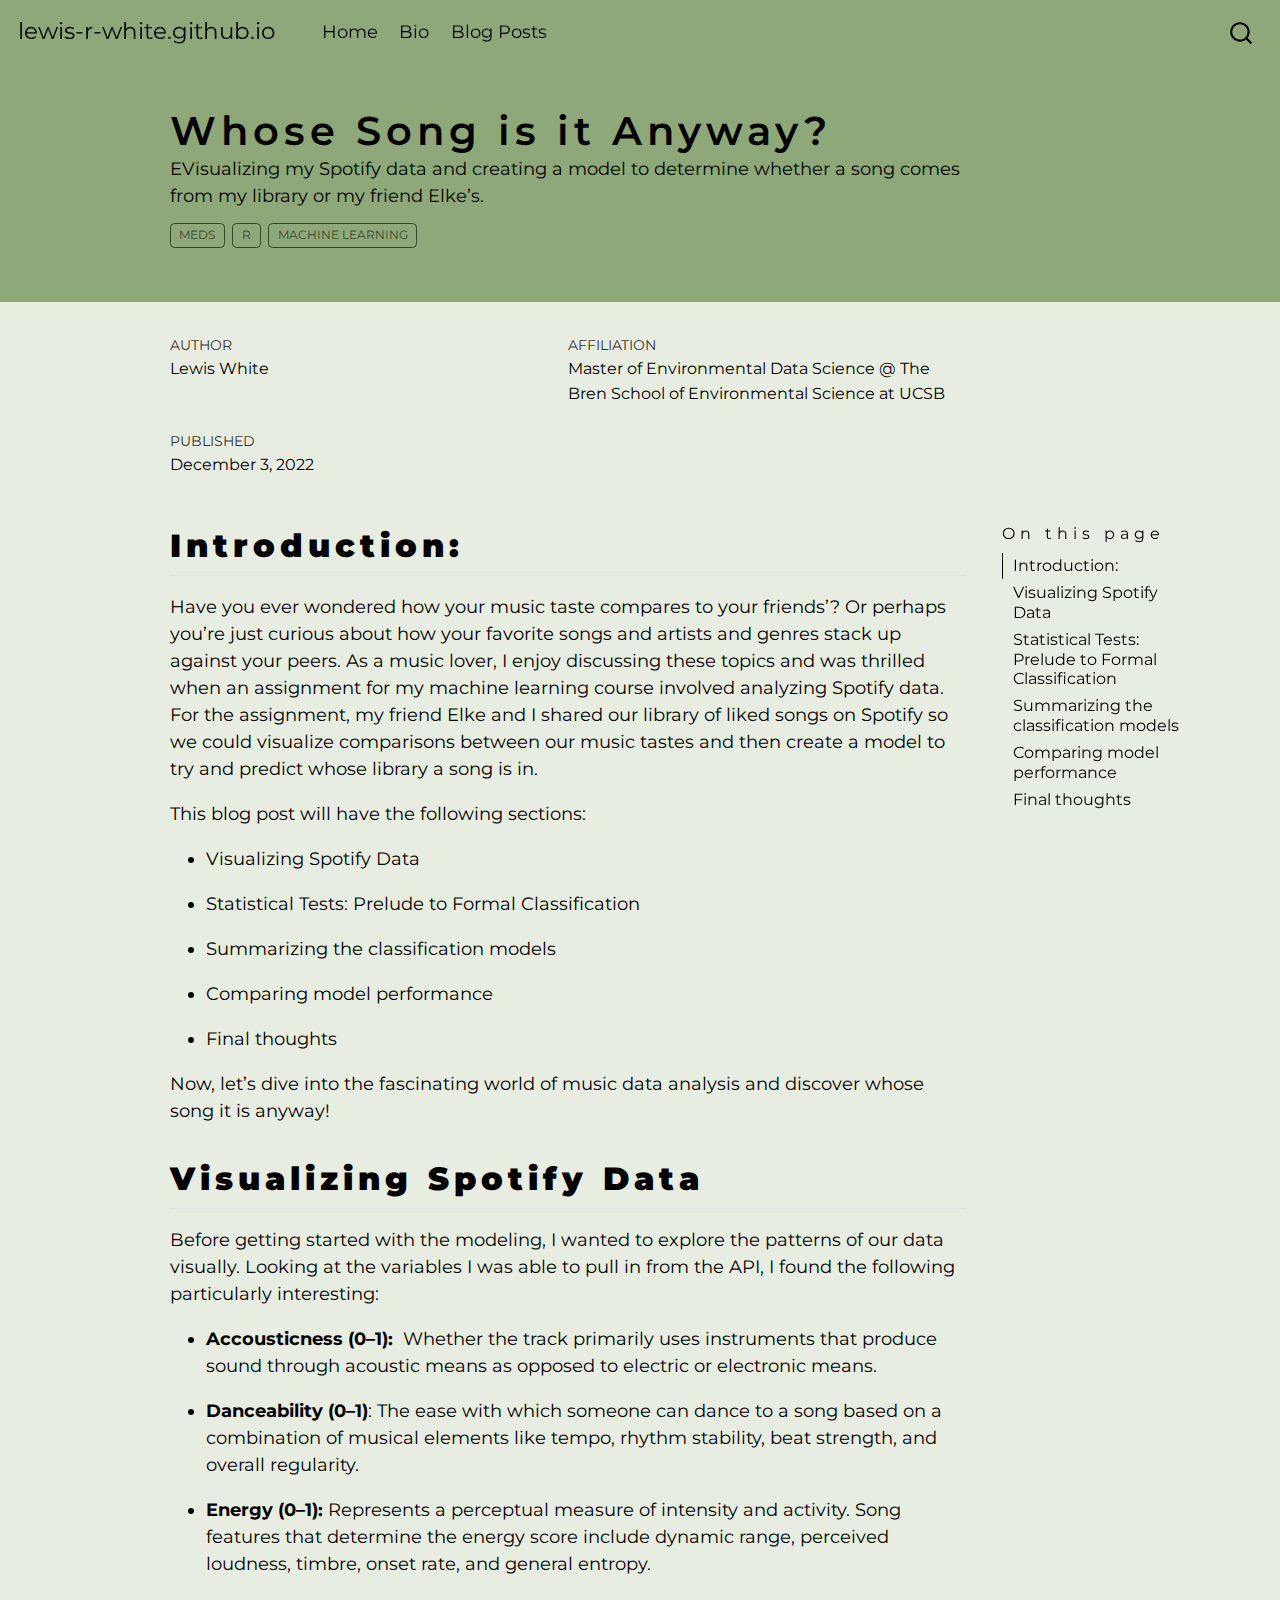
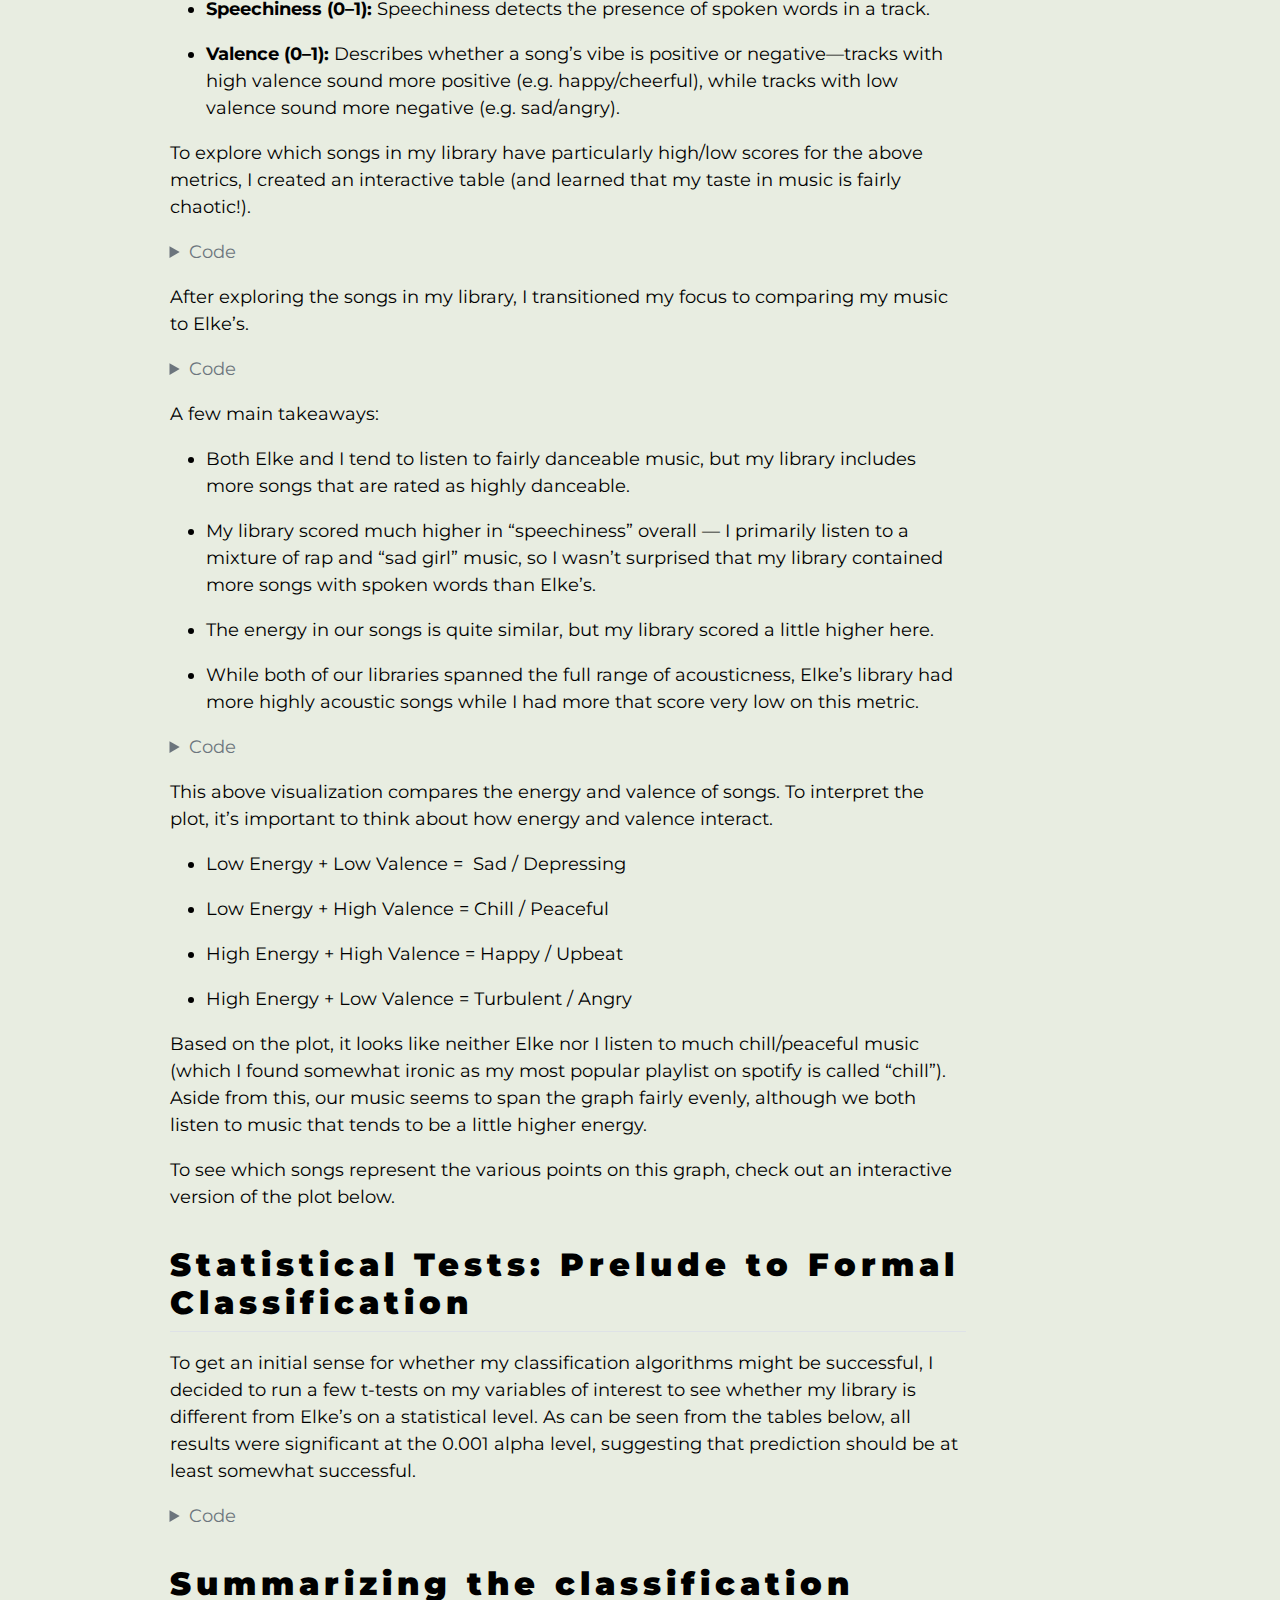
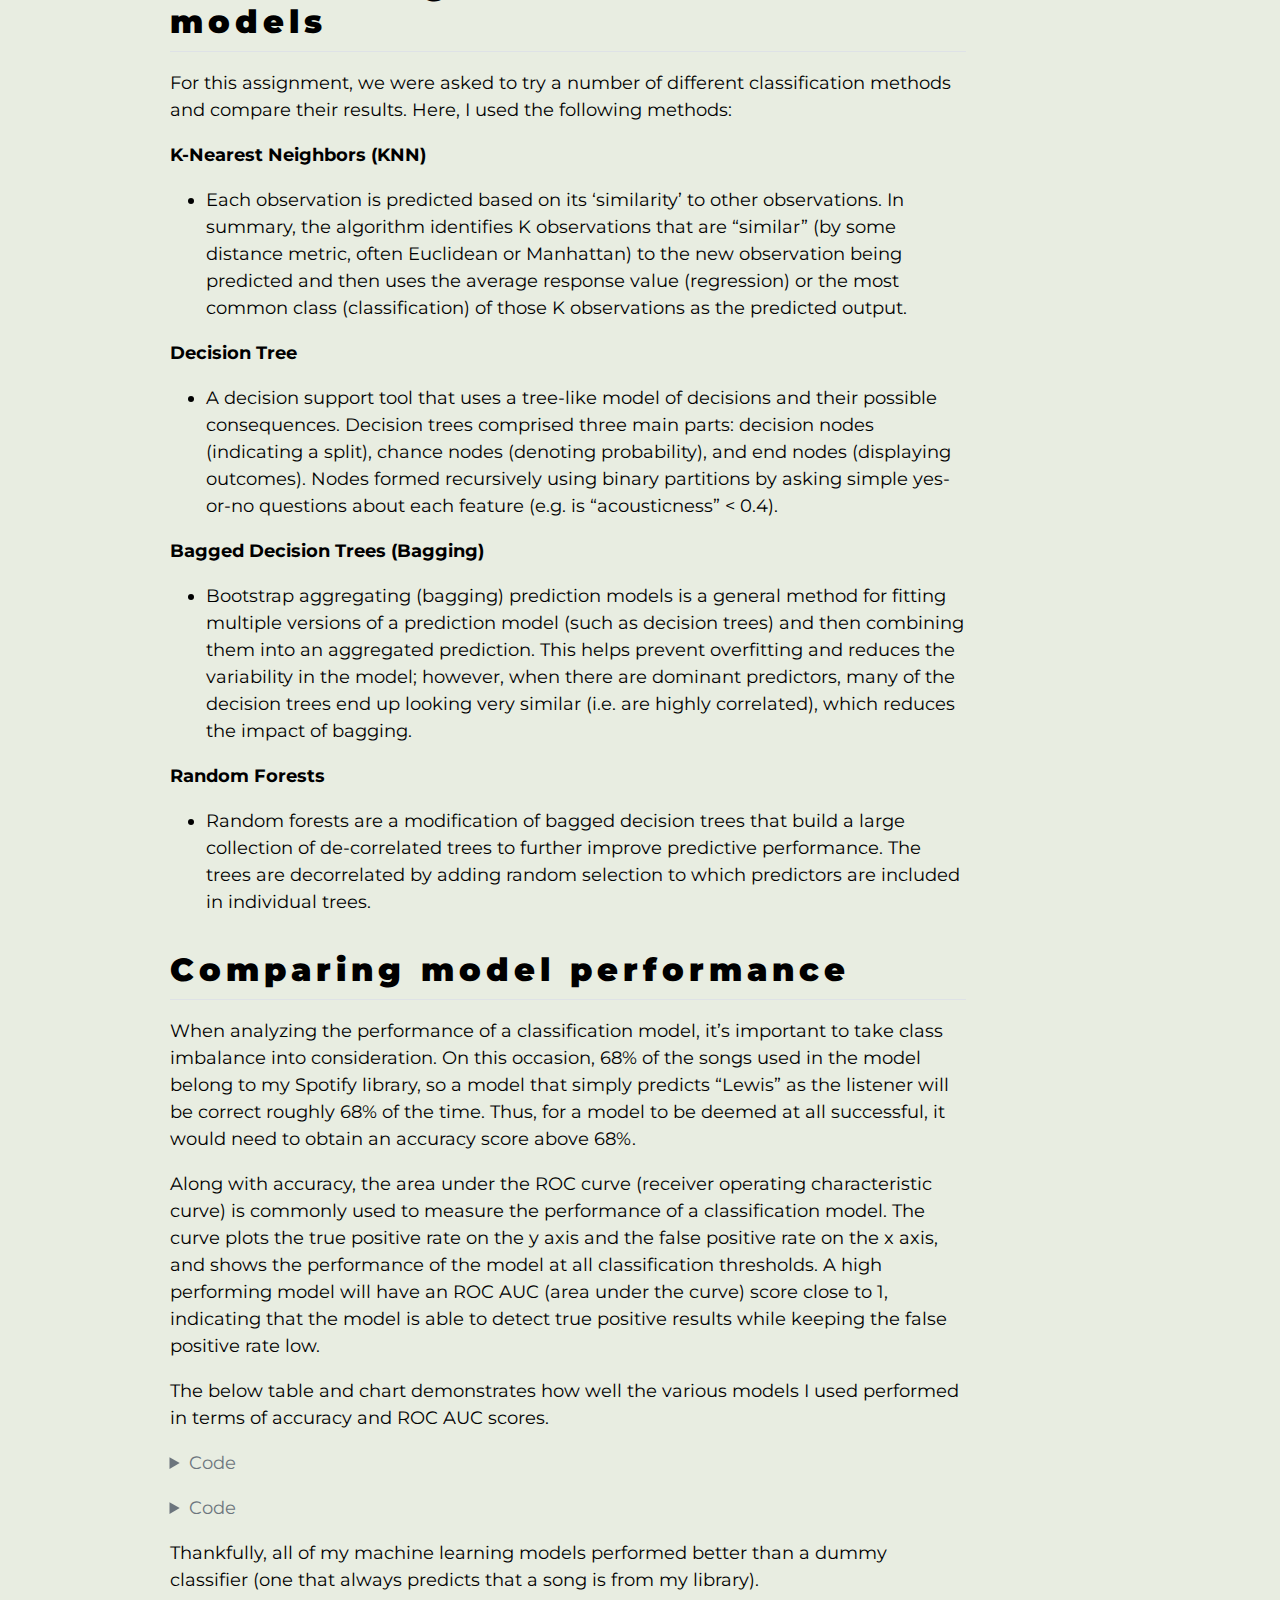
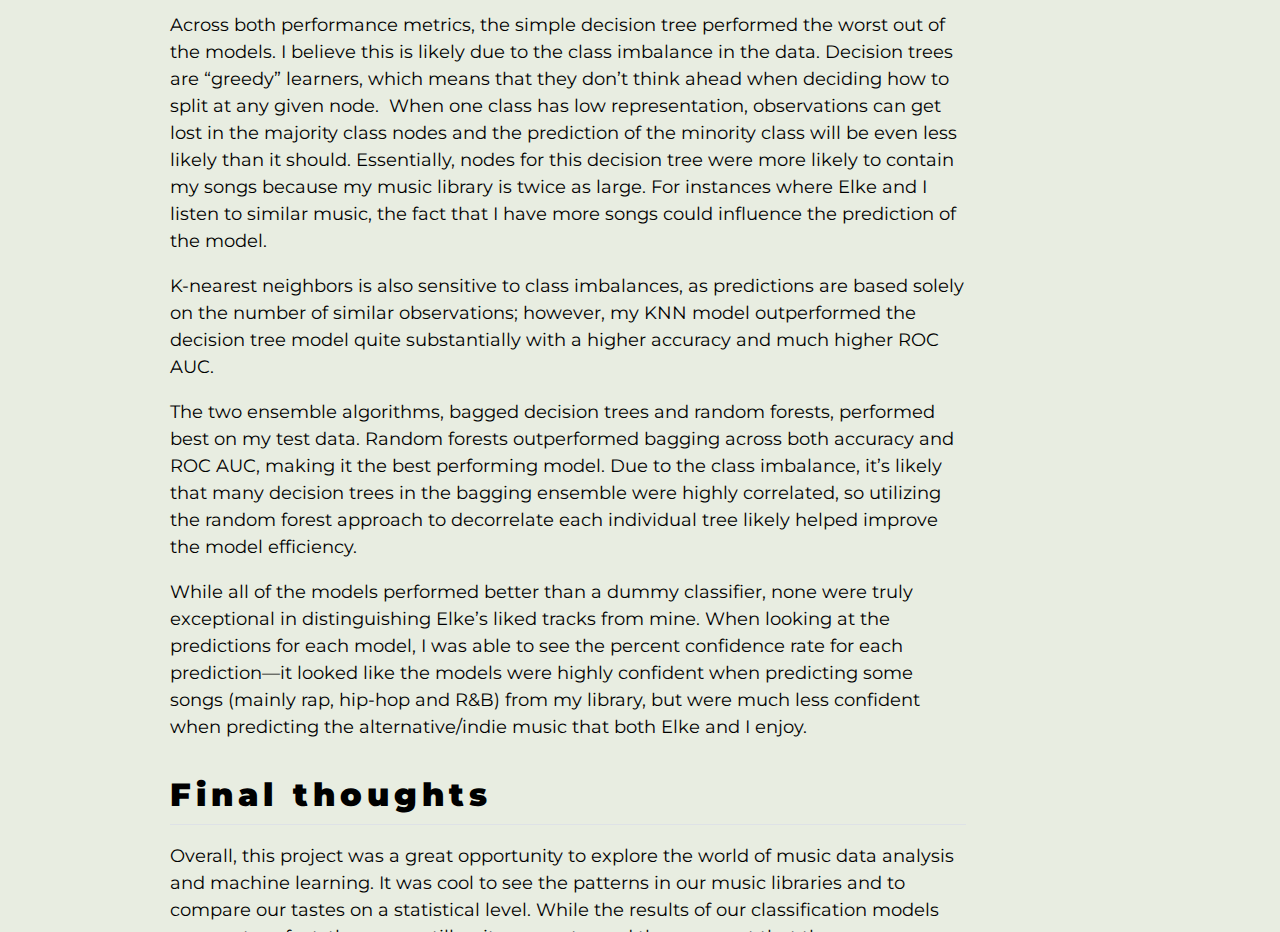
==== docs/index.html @ 9e4da256 "Added spotify blog post" ====
<html xmlns="http://www.w3.org/1999/xhtml">    
  <head>      
    <title>Redirect to posts/2023-03-13-spotify-ML-blog/index.html</title>      
    <meta http-equiv="refresh" content="0;URL='posts/2023-03-13-spotify-ML-blog/index.html'" />    
  </head>    
  <body> 
  </body>  
</html>
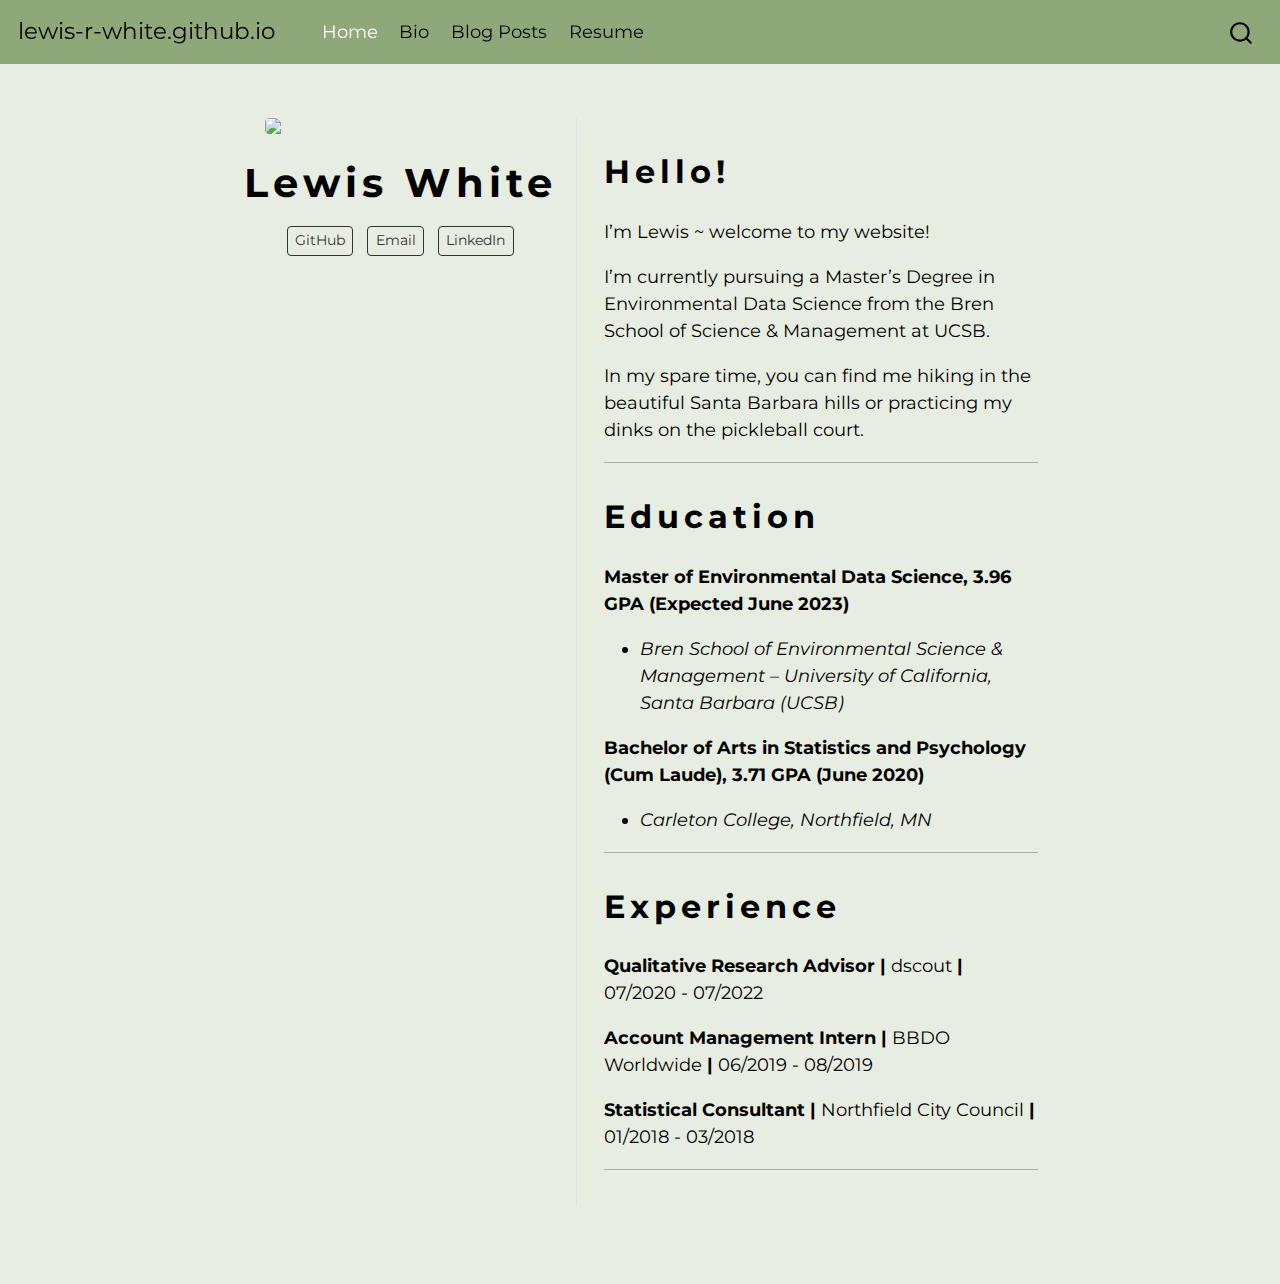
==== commit 02e6b5a8: "Minor changes to education section" ====
--- a/docs/index.html
+++ b/docs/index.html
@@ -1,8 +1,293 @@
-<html xmlns="http://www.w3.org/1999/xhtml">    
-  <head>      
-    <title>Redirect to posts/2023-03-13-spotify-ML-blog/index.html</title>      
-    <meta http-equiv="refresh" content="0;URL='posts/2023-03-13-spotify-ML-blog/index.html'" />    
-  </head>    
-  <body> 
-  </body>  
-</html>     
+<!DOCTYPE html>
+<html xmlns="http://www.w3.org/1999/xhtml" lang="en" xml:lang="en"><head>
+
+<meta charset="utf-8">
+<meta name="generator" content="quarto-1.2.269">
+
+<meta name="viewport" content="width=device-width, initial-scale=1.0, user-scalable=yes">
+
+
+<title>lewis-r-white.github.io - Lewis White</title>
+<style>
+code{white-space: pre-wrap;}
+span.smallcaps{font-variant: small-caps;}
+div.columns{display: flex; gap: min(4vw, 1.5em);}
+div.column{flex: auto; overflow-x: auto;}
+div.hanging-indent{margin-left: 1.5em; text-indent: -1.5em;}
+ul.task-list{list-style: none;}
+ul.task-list li input[type="checkbox"] {
+  width: 0.8em;
+  margin: 0 0.8em 0.2em -1.6em;
+  vertical-align: middle;
+}
+</style>
+
+
+<script src="site_libs/quarto-nav/quarto-nav.js"></script>
+<script src="site_libs/quarto-nav/headroom.min.js"></script>
+<script src="site_libs/clipboard/clipboard.min.js"></script>
+<script src="site_libs/quarto-search/autocomplete.umd.js"></script>
+<script src="site_libs/quarto-search/fuse.min.js"></script>
+<script src="site_libs/quarto-search/quarto-search.js"></script>
+<meta name="quarto:offset" content="./">
+<script src="site_libs/quarto-html/quarto.js"></script>
+<script src="site_libs/quarto-html/popper.min.js"></script>
+<script src="site_libs/quarto-html/tippy.umd.min.js"></script>
+<link href="site_libs/quarto-html/tippy.css" rel="stylesheet">
+<link href="site_libs/quarto-html/quarto-syntax-highlighting.css" rel="stylesheet" id="quarto-text-highlighting-styles">
+<script src="site_libs/bootstrap/bootstrap.min.js"></script>
+<link href="site_libs/bootstrap/bootstrap-icons.css" rel="stylesheet">
+<link href="site_libs/bootstrap/bootstrap.min.css" rel="stylesheet" id="quarto-bootstrap" data-mode="light">
+<script id="quarto-search-options" type="application/json">{
+  "location": "navbar",
+  "copy-button": false,
+  "collapse-after": 3,
+  "panel-placement": "end",
+  "type": "overlay",
+  "limit": 20,
+  "language": {
+    "search-no-results-text": "No results",
+    "search-matching-documents-text": "matching documents",
+    "search-copy-link-title": "Copy link to search",
+    "search-hide-matches-text": "Hide additional matches",
+    "search-more-match-text": "more match in this document",
+    "search-more-matches-text": "more matches in this document",
+    "search-clear-button-title": "Clear",
+    "search-detached-cancel-button-title": "Cancel",
+    "search-submit-button-title": "Submit"
+  }
+}</script>
+
+
+</head>
+
+<body class="nav-fixed fullcontent">
+
+<div id="quarto-search-results"></div>
+  <header id="quarto-header" class="headroom fixed-top">
+    <nav class="navbar navbar-expand-lg navbar-dark ">
+      <div class="navbar-container container-fluid">
+      <div class="navbar-brand-container">
+    <a class="navbar-brand" href="./index.html">
+    <span class="navbar-title">lewis-r-white.github.io</span>
+    </a>
+  </div>
+          <button class="navbar-toggler" type="button" data-bs-toggle="collapse" data-bs-target="#navbarCollapse" aria-controls="navbarCollapse" aria-expanded="false" aria-label="Toggle navigation" onclick="if (window.quartoToggleHeadroom) { window.quartoToggleHeadroom(); }">
+  <span class="navbar-toggler-icon"></span>
+</button>
+          <div class="collapse navbar-collapse" id="navbarCollapse">
+            <ul class="navbar-nav navbar-nav-scroll me-auto">
+  <li class="nav-item">
+    <a class="nav-link active" href="./index.html" aria-current="page">
+ <span class="menu-text">Home</span></a>
+  </li>  
+  <li class="nav-item">
+    <a class="nav-link" href="./about.html">
+ <span class="menu-text">Bio</span></a>
+  </li>  
+  <li class="nav-item">
+    <a class="nav-link" href="./Posts.html">
+ <span class="menu-text">Blog Posts</span></a>
+  </li>  
+  <li class="nav-item">
+    <a class="nav-link" href="./resume.pdf">
+ <span class="menu-text">Resume</span></a>
+  </li>  
+</ul>
+              <div id="quarto-search" class="" title="Search"></div>
+          </div> <!-- /navcollapse -->
+      </div> <!-- /container-fluid -->
+    </nav>
+</header>
+<!-- content -->
+<div id="quarto-content" class="quarto-container page-columns page-rows-contents page-layout-article page-navbar">
+<!-- sidebar -->
+<!-- margin-sidebar -->
+    
+<!-- main -->
+<div class="quarto-about-trestles">
+  <div class="about-entity">
+    <img src="headshot2.JPEG" class="about-image
+  rounded " style="width: 15em;">
+<header id="title-block-header" class="quarto-title-block default">
+<div class="quarto-title">
+<h1 class="title">Lewis White</h1>
+</div>
+<div class="quarto-title-meta">
+  </div>
+</header>
+    <div class="about-links">
+  <a href="https://github.com/lewis-r-white" class="about-link">
+     <span class="about-link-text">GitHub</span>
+  </a>
+  <a href="mailto:lewiswhite@ucsb.edu" class="about-link">
+     <span class="about-link-text">Email</span>
+  </a>
+  <a href="https://www.linkedin.com/in/lewis-white-382269146/" class="about-link">
+     <span class="about-link-text">LinkedIn</span>
+  </a>
+</div>
+  </div>
+  <div class="about-contents"><main class="content" id="quarto-document-content">
+<section id="hello" class="level2">
+<h2 data-anchor-id="hello">Hello!</h2>
+<p>I’m Lewis ~ welcome to my website!</p>
+<p>I’m currently pursuing a Master’s Degree in Environmental Data Science from the Bren School of Science &amp; Management at UCSB.</p>
+<p>In my spare time, you can find me hiking in the beautiful Santa Barbara hills or practicing my dinks on the pickleball court.</p>
+<hr>
+</section>
+<section id="education" class="level2">
+<h2 data-anchor-id="education">Education</h2>
+<p><strong>Master of Environmental Data Science, 3.96 GPA (Expected June 2023)</strong></p>
+<ul>
+<li><em>Bren School of Environmental Science &amp; Management – University of California, Santa Barbara (UCSB)</em></li>
+</ul>
+<p><strong>Bachelor of Arts in Statistics and Psychology (Cum Laude), 3.71 GPA (June 2020)</strong></p>
+<ul>
+<li><em>Carleton College, Northfield, MN</em></li>
+</ul>
+<hr>
+</section>
+<section id="experience" class="level2">
+<h2 data-anchor-id="experience">Experience</h2>
+<p><strong>Qualitative Research Advisor |</strong> dscout <strong>|</strong> 07/2020 - 07/2022</p>
+<p><strong>Account Management Intern |</strong> BBDO Worldwide <strong>|</strong> 06/2019 - 08/2019</p>
+<p><strong>Statistical Consultant |</strong> Northfield City Council <strong>|</strong> 01/2018 - 03/2018</p>
+<hr>
+
+
+</section>
+</main></div>
+</div>
+ <!-- /main -->
+<script id="quarto-html-after-body" type="application/javascript">
+window.document.addEventListener("DOMContentLoaded", function (event) {
+  const toggleBodyColorMode = (bsSheetEl) => {
+    const mode = bsSheetEl.getAttribute("data-mode");
+    const bodyEl = window.document.querySelector("body");
+    if (mode === "dark") {
+      bodyEl.classList.add("quarto-dark");
+      bodyEl.classList.remove("quarto-light");
+    } else {
+      bodyEl.classList.add("quarto-light");
+      bodyEl.classList.remove("quarto-dark");
+    }
+  }
+  const toggleBodyColorPrimary = () => {
+    const bsSheetEl = window.document.querySelector("link#quarto-bootstrap");
+    if (bsSheetEl) {
+      toggleBodyColorMode(bsSheetEl);
+    }
+  }
+  toggleBodyColorPrimary();  
+  const clipboard = new window.ClipboardJS('.code-copy-button', {
+    target: function(trigger) {
+      return trigger.previousElementSibling;
+    }
+  });
+  clipboard.on('success', function(e) {
+    // button target
+    const button = e.trigger;
+    // don't keep focus
+    button.blur();
+    // flash "checked"
+    button.classList.add('code-copy-button-checked');
+    var currentTitle = button.getAttribute("title");
+    button.setAttribute("title", "Copied!");
+    let tooltip;
+    if (window.bootstrap) {
+      button.setAttribute("data-bs-toggle", "tooltip");
+      button.setAttribute("data-bs-placement", "left");
+      button.setAttribute("data-bs-title", "Copied!");
+      tooltip = new bootstrap.Tooltip(button, 
+        { trigger: "manual", 
+          customClass: "code-copy-button-tooltip",
+          offset: [0, -8]});
+      tooltip.show();    
+    }
+    setTimeout(function() {
+      if (tooltip) {
+        tooltip.hide();
+        button.removeAttribute("data-bs-title");
+        button.removeAttribute("data-bs-toggle");
+        button.removeAttribute("data-bs-placement");
+      }
+      button.setAttribute("title", currentTitle);
+      button.classList.remove('code-copy-button-checked');
+    }, 1000);
+    // clear code selection
+    e.clearSelection();
+  });
+  function tippyHover(el, contentFn) {
+    const config = {
+      allowHTML: true,
+      content: contentFn,
+      maxWidth: 500,
+      delay: 100,
+      arrow: false,
+      appendTo: function(el) {
+          return el.parentElement;
+      },
+      interactive: true,
+      interactiveBorder: 10,
+      theme: 'quarto',
+      placement: 'bottom-start'
+    };
+    window.tippy(el, config); 
+  }
+  const noterefs = window.document.querySelectorAll('a[role="doc-noteref"]');
+  for (var i=0; i<noterefs.length; i++) {
+    const ref = noterefs[i];
+    tippyHover(ref, function() {
+      // use id or data attribute instead here
+      let href = ref.getAttribute('data-footnote-href') || ref.getAttribute('href');
+      try { href = new URL(href).hash; } catch {}
+      const id = href.replace(/^#\/?/, "");
+      const note = window.document.getElementById(id);
+      return note.innerHTML;
+    });
+  }
+  const findCites = (el) => {
+    const parentEl = el.parentElement;
+    if (parentEl) {
+      const cites = parentEl.dataset.cites;
+      if (cites) {
+        return {
+          el,
+          cites: cites.split(' ')
+        };
+      } else {
+        return findCites(el.parentElement)
+      }
+    } else {
+      return undefined;
+    }
+  };
+  var bibliorefs = window.document.querySelectorAll('a[role="doc-biblioref"]');
+  for (var i=0; i<bibliorefs.length; i++) {
+    const ref = bibliorefs[i];
+    const citeInfo = findCites(ref);
+    if (citeInfo) {
+      tippyHover(citeInfo.el, function() {
+        var popup = window.document.createElement('div');
+        citeInfo.cites.forEach(function(cite) {
+          var citeDiv = window.document.createElement('div');
+          citeDiv.classList.add('hanging-indent');
+          citeDiv.classList.add('csl-entry');
+          var biblioDiv = window.document.getElementById('ref-' + cite);
+          if (biblioDiv) {
+            citeDiv.innerHTML = biblioDiv.innerHTML;
+          }
+          popup.appendChild(citeDiv);
+        });
+        return popup.innerHTML;
+      });
+    }
+  }
+});
+</script>
+</div> <!-- /content -->
+
+
+
+</body></html>--- a/docs/site_libs/quarto-html/tippy.css
+++ b/docs/site_libs/quarto-html/tippy.css
@@ -0,0 +1 @@
+.tippy-box[data-animation=fade][data-state=hidden]{opacity:0}[data-tippy-root]{max-width:calc(100vw - 10px)}.tippy-box{position:relative;background-color:#333;color:#fff;border-radius:4px;font-size:14px;line-height:1.4;white-space:normal;outline:0;transition-property:transform,visibility,opacity}.tippy-box[data-placement^=top]>.tippy-arrow{bottom:0}.tippy-box[data-placement^=top]>.tippy-arrow:before{bottom:-7px;left:0;border-width:8px 8px 0;border-top-color:initial;transform-origin:center top}.tippy-box[data-placement^=bottom]>.tippy-arrow{top:0}.tippy-box[data-placement^=bottom]>.tippy-arrow:before{top:-7px;left:0;border-width:0 8px 8px;border-bottom-color:initial;transform-origin:center bottom}.tippy-box[data-placement^=left]>.tippy-arrow{right:0}.tippy-box[data-placement^=left]>.tippy-arrow:before{border-width:8px 0 8px 8px;border-left-color:initial;right:-7px;transform-origin:center left}.tippy-box[data-placement^=right]>.tippy-arrow{left:0}.tippy-box[data-placement^=right]>.tippy-arrow:before{left:-7px;border-width:8px 8px 8px 0;border-right-color:initial;transform-origin:center right}.tippy-box[data-inertia][data-state=visible]{transition-timing-function:cubic-bezier(.54,1.5,.38,1.11)}.tippy-arrow{width:16px;height:16px;color:#333}.tippy-arrow:before{content:"";position:absolute;border-color:transparent;border-style:solid}.tippy-content{position:relative;padding:5px 9px;z-index:1}--- a/docs/site_libs/quarto-html/quarto-syntax-highlighting.css
+++ b/docs/site_libs/quarto-html/quarto-syntax-highlighting.css
@@ -0,0 +1,171 @@
+/* quarto syntax highlight colors */
+:root {
+  --quarto-hl-ot-color: #003B4F;
+  --quarto-hl-at-color: #657422;
+  --quarto-hl-ss-color: #20794D;
+  --quarto-hl-an-color: #5E5E5E;
+  --quarto-hl-fu-color: #4758AB;
+  --quarto-hl-st-color: #20794D;
+  --quarto-hl-cf-color: #003B4F;
+  --quarto-hl-op-color: #5E5E5E;
+  --quarto-hl-er-color: #AD0000;
+  --quarto-hl-bn-color: #AD0000;
+  --quarto-hl-al-color: #AD0000;
+  --quarto-hl-va-color: #111111;
+  --quarto-hl-bu-color: inherit;
+  --quarto-hl-ex-color: inherit;
+  --quarto-hl-pp-color: #AD0000;
+  --quarto-hl-in-color: #5E5E5E;
+  --quarto-hl-vs-color: #20794D;
+  --quarto-hl-wa-color: #5E5E5E;
+  --quarto-hl-do-color: #5E5E5E;
+  --quarto-hl-im-color: #00769E;
+  --quarto-hl-ch-color: #20794D;
+  --quarto-hl-dt-color: #AD0000;
+  --quarto-hl-fl-color: #AD0000;
+  --quarto-hl-co-color: #5E5E5E;
+  --quarto-hl-cv-color: #5E5E5E;
+  --quarto-hl-cn-color: #8f5902;
+  --quarto-hl-sc-color: #5E5E5E;
+  --quarto-hl-dv-color: #AD0000;
+  --quarto-hl-kw-color: #003B4F;
+}
+
+/* other quarto variables */
+:root {
+  --quarto-font-monospace: SFMono-Regular, Menlo, Monaco, Consolas, "Liberation Mono", "Courier New", monospace;
+}
+
+pre > code.sourceCode > span {
+  color: #003B4F;
+}
+
+code span {
+  color: #003B4F;
+}
+
+code.sourceCode > span {
+  color: #003B4F;
+}
+
+div.sourceCode,
+div.sourceCode pre.sourceCode {
+  color: #003B4F;
+}
+
+code span.ot {
+  color: #003B4F;
+}
+
+code span.at {
+  color: #657422;
+}
+
+code span.ss {
+  color: #20794D;
+}
+
+code span.an {
+  color: #5E5E5E;
+}
+
+code span.fu {
+  color: #4758AB;
+}
+
+code span.st {
+  color: #20794D;
+}
+
+code span.cf {
+  color: #003B4F;
+}
+
+code span.op {
+  color: #5E5E5E;
+}
+
+code span.er {
+  color: #AD0000;
+}
+
+code span.bn {
+  color: #AD0000;
+}
+
+code span.al {
+  color: #AD0000;
+}
+
+code span.va {
+  color: #111111;
+}
+
+code span.pp {
+  color: #AD0000;
+}
+
+code span.in {
+  color: #5E5E5E;
+}
+
+code span.vs {
+  color: #20794D;
+}
+
+code span.wa {
+  color: #5E5E5E;
+  font-style: italic;
+}
+
+code span.do {
+  color: #5E5E5E;
+  font-style: italic;
+}
+
+code span.im {
+  color: #00769E;
+}
+
+code span.ch {
+  color: #20794D;
+}
+
+code span.dt {
+  color: #AD0000;
+}
+
+code span.fl {
+  color: #AD0000;
+}
+
+code span.co {
+  color: #5E5E5E;
+}
+
+code span.cv {
+  color: #5E5E5E;
+  font-style: italic;
+}
+
+code span.cn {
+  color: #8f5902;
+}
+
+code span.sc {
+  color: #5E5E5E;
+}
+
+code span.dv {
+  color: #AD0000;
+}
+
+code span.kw {
+  color: #003B4F;
+}
+
+.prevent-inlining {
+  content: "</";
+}
+
+/*# sourceMappingURL=debc5d5d77c3f9108843748ff7464032.css.map */
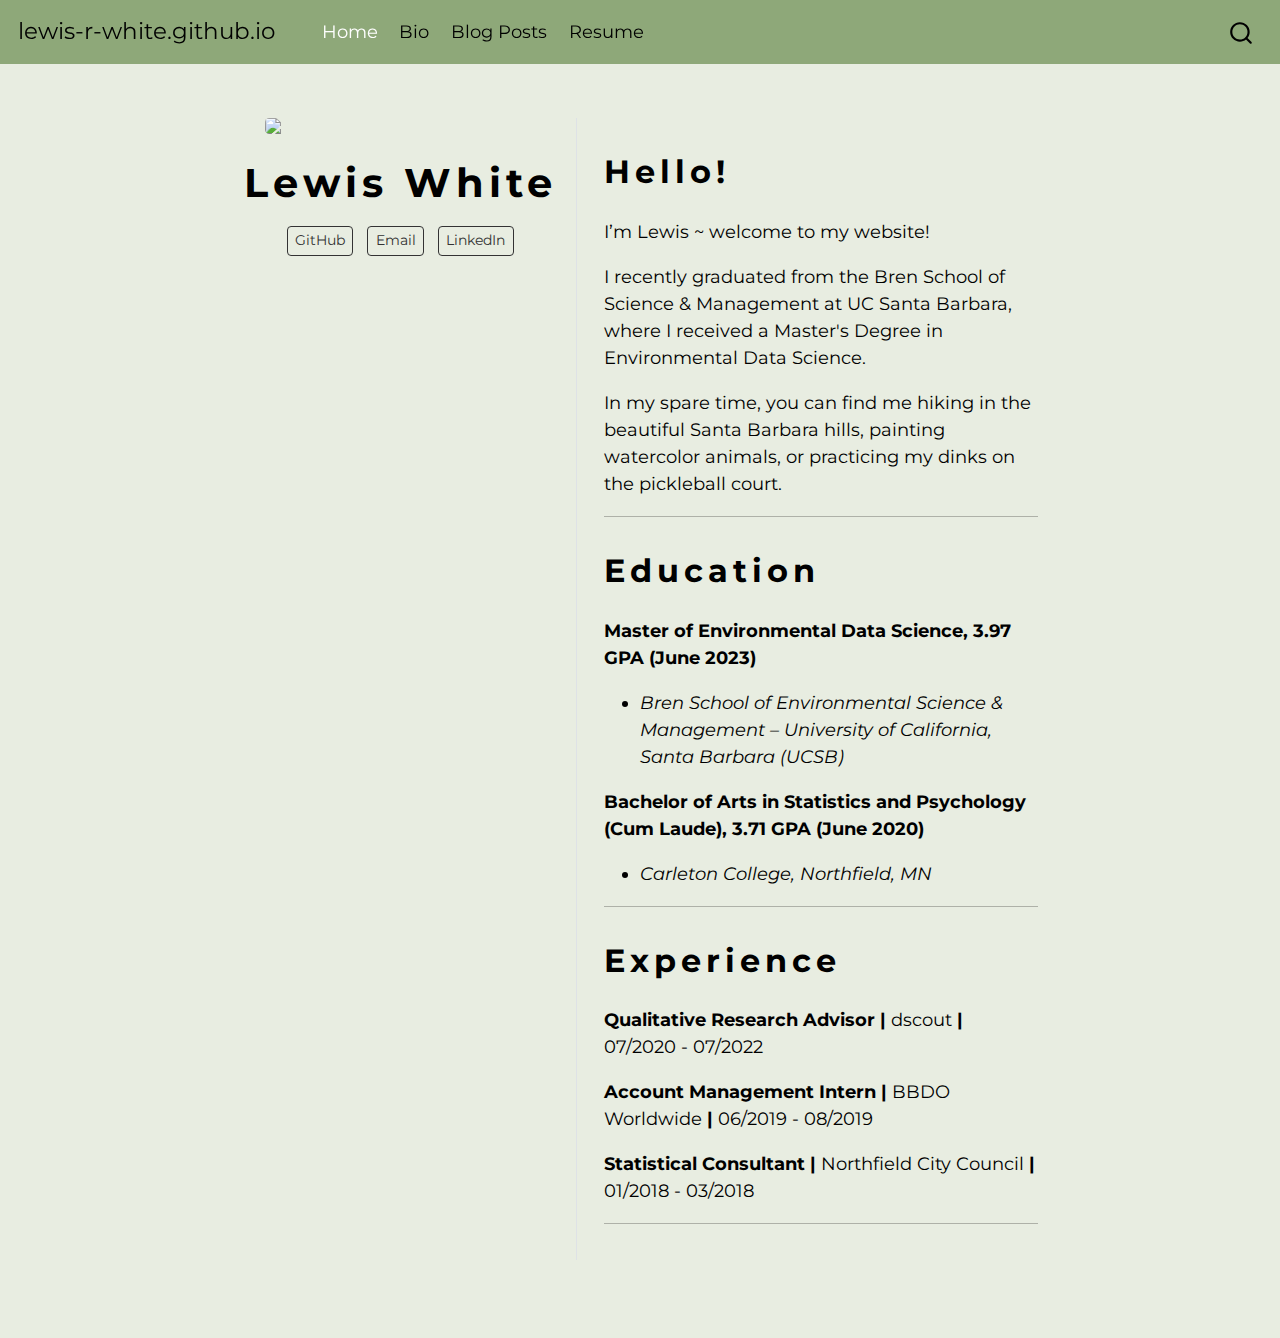
==== commit 8fd9dd1b: "updated bio, resume, and about sections of website" ====
--- a/docs/index.html
+++ b/docs/index.html
@@ -132,13 +132,13 @@
 <section id="hello" class="level2">
 <h2 data-anchor-id="hello">Hello!</h2>
 <p>I’m Lewis ~ welcome to my website!</p>
-<p>I’m currently pursuing a Master’s Degree in Environmental Data Science from the Bren School of Science &amp; Management at UCSB.</p>
-<p>In my spare time, you can find me hiking in the beautiful Santa Barbara hills or practicing my dinks on the pickleball court.</p>
+<p>I recently graduated from the Bren School of Science &amp; Management at UC Santa Barbara, where I received a Master's Degree in Environmental Data Science.</p>
+<p>In my spare time, you can find me hiking in the beautiful Santa Barbara hills, painting watercolor animals, or practicing my dinks on the pickleball court.</p>
 <hr>
 </section>
 <section id="education" class="level2">
 <h2 data-anchor-id="education">Education</h2>
-<p><strong>Master of Environmental Data Science, 3.96 GPA (Expected June 2023)</strong></p>
+<p><strong>Master of Environmental Data Science, 3.97 GPA (June 2023)</strong></p>
 <ul>
 <li><em>Bren School of Environmental Science &amp; Management – University of California, Santa Barbara (UCSB)</em></li>
 </ul>
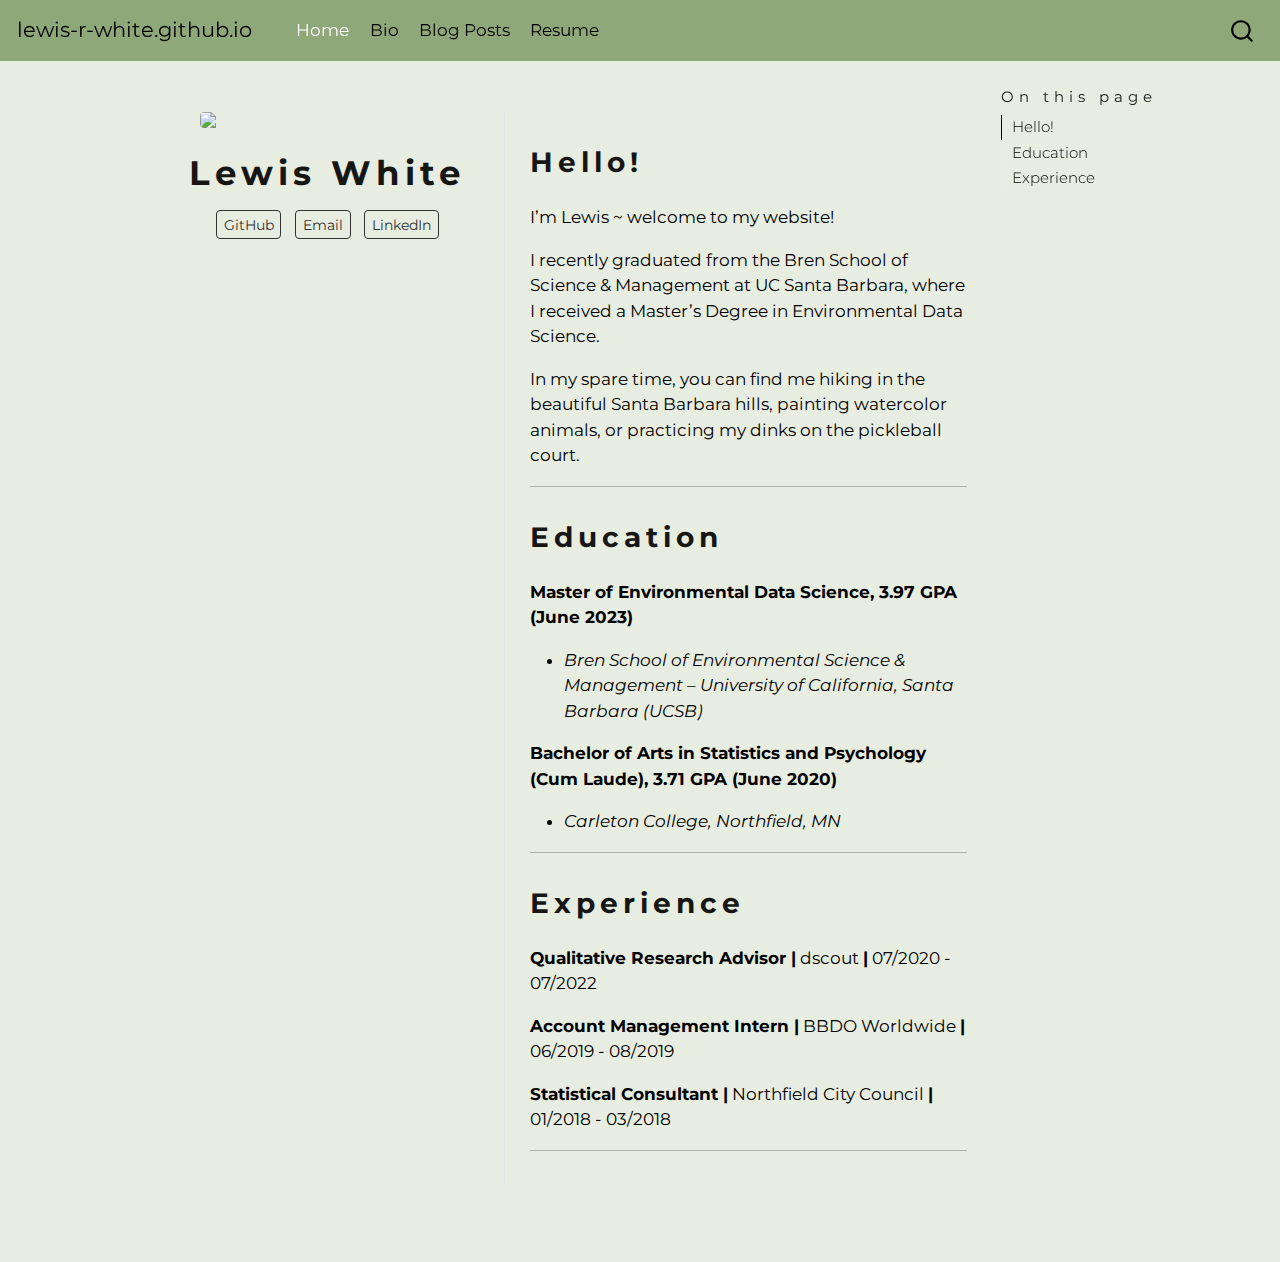
==== commit 77bfaf8f: "Added new blog post about survey weights" ====
--- a/docs/index.html
+++ b/docs/index.html
@@ -2,7 +2,7 @@
 <html xmlns="http://www.w3.org/1999/xhtml" lang="en" xml:lang="en"><head>
 
 <meta charset="utf-8">
-<meta name="generator" content="quarto-1.2.269">
+<meta name="generator" content="quarto-1.3.450">
 
 <meta name="viewport" content="width=device-width, initial-scale=1.0, user-scalable=yes">
 
@@ -17,7 +17,7 @@
 ul.task-list{list-style: none;}
 ul.task-list li input[type="checkbox"] {
   width: 0.8em;
-  margin: 0 0.8em 0.2em -1.6em;
+  margin: 0 0.8em 0.2em -1em; /* quarto-specific, see https://github.com/quarto-dev/quarto-cli/issues/4556 */ 
   vertical-align: middle;
 }
 </style>
@@ -54,14 +54,15 @@
     "search-more-matches-text": "more matches in this document",
     "search-clear-button-title": "Clear",
     "search-detached-cancel-button-title": "Cancel",
-    "search-submit-button-title": "Submit"
+    "search-submit-button-title": "Submit",
+    "search-label": "Search"
   }
 }</script>
 
 
 </head>
 
-<body class="nav-fixed fullcontent">
+<body class="nav-fixed">
 
 <div id="quarto-search-results"></div>
   <header id="quarto-header" class="headroom fixed-top">
@@ -72,29 +73,31 @@
     <span class="navbar-title">lewis-r-white.github.io</span>
     </a>
   </div>
+            <div id="quarto-search" class="" title="Search"></div>
           <button class="navbar-toggler" type="button" data-bs-toggle="collapse" data-bs-target="#navbarCollapse" aria-controls="navbarCollapse" aria-expanded="false" aria-label="Toggle navigation" onclick="if (window.quartoToggleHeadroom) { window.quartoToggleHeadroom(); }">
   <span class="navbar-toggler-icon"></span>
 </button>
           <div class="collapse navbar-collapse" id="navbarCollapse">
             <ul class="navbar-nav navbar-nav-scroll me-auto">
   <li class="nav-item">
-    <a class="nav-link active" href="./index.html" aria-current="page">
+    <a class="nav-link active" href="./index.html" rel="" target="" aria-current="page">
  <span class="menu-text">Home</span></a>
   </li>  
   <li class="nav-item">
-    <a class="nav-link" href="./about.html">
+    <a class="nav-link" href="./about.html" rel="" target="">
  <span class="menu-text">Bio</span></a>
   </li>  
   <li class="nav-item">
-    <a class="nav-link" href="./Posts.html">
+    <a class="nav-link" href="./Posts.html" rel="" target="">
  <span class="menu-text">Blog Posts</span></a>
   </li>  
   <li class="nav-item">
-    <a class="nav-link" href="./resume.pdf">
+    <a class="nav-link" href="./resume.pdf" rel="" target="">
  <span class="menu-text">Resume</span></a>
   </li>  
 </ul>
-              <div id="quarto-search" class="" title="Search"></div>
+            <div class="quarto-navbar-tools ms-auto">
+</div>
           </div> <!-- /navcollapse -->
       </div> <!-- /container-fluid -->
     </nav>
@@ -103,7 +106,16 @@
 <div id="quarto-content" class="quarto-container page-columns page-rows-contents page-layout-article page-navbar">
 <!-- sidebar -->
 <!-- margin-sidebar -->
-    
+    <div id="quarto-margin-sidebar" class="sidebar margin-sidebar">
+        <nav id="TOC" role="doc-toc" class="toc-active">
+    <h2 id="toc-title">On this page</h2>
+  <ul>
+  <li><a href="#hello" id="toc-hello" class="nav-link active" data-scroll-target="#hello">Hello!</a></li>
+  <li><a href="#education" id="toc-education" class="nav-link" data-scroll-target="#education">Education</a></li>
+  <li><a href="#experience" id="toc-experience" class="nav-link" data-scroll-target="#experience">Experience</a></li>
+  </ul>
+</nav>
+    </div>
 <!-- main -->
 <div class="quarto-about-trestles">
   <div class="about-entity">
@@ -117,22 +129,23 @@
   </div>
 </header>
     <div class="about-links">
-  <a href="https://github.com/lewis-r-white" class="about-link">
+  <a href="https://github.com/lewis-r-white" class="about-link" rel="" target="">
      <span class="about-link-text">GitHub</span>
   </a>
-  <a href="mailto:lewiswhite@ucsb.edu" class="about-link">
+  <a href="mailto:lewiswhite@ucsb.edu" class="about-link" rel="" target="">
      <span class="about-link-text">Email</span>
   </a>
-  <a href="https://www.linkedin.com/in/lewis-white-382269146/" class="about-link">
+  <a href="https://www.linkedin.com/in/lewis-white-382269146/" class="about-link" rel="" target="">
      <span class="about-link-text">LinkedIn</span>
   </a>
 </div>
   </div>
   <div class="about-contents"><main class="content" id="quarto-document-content">
+
 <section id="hello" class="level2">
 <h2 data-anchor-id="hello">Hello!</h2>
 <p>I’m Lewis ~ welcome to my website!</p>
-<p>I recently graduated from the Bren School of Science &amp; Management at UC Santa Barbara, where I received a Master's Degree in Environmental Data Science.</p>
+<p>I recently graduated from the Bren School of Science &amp; Management at UC Santa Barbara, where I received a Master’s Degree in Environmental Data Science.</p>
 <p>In my spare time, you can find me hiking in the beautiful Santa Barbara hills, painting watercolor animals, or practicing my dinks on the pickleball court.</p>
 <hr>
 </section>
@@ -180,9 +193,23 @@
     }
   }
   toggleBodyColorPrimary();  
+  const isCodeAnnotation = (el) => {
+    for (const clz of el.classList) {
+      if (clz.startsWith('code-annotation-')) {                     
+        return true;
+      }
+    }
+    return false;
+  }
   const clipboard = new window.ClipboardJS('.code-copy-button', {
-    target: function(trigger) {
-      return trigger.previousElementSibling;
+    text: function(trigger) {
+      const codeEl = trigger.previousElementSibling.cloneNode(true);
+      for (const childEl of codeEl.children) {
+        if (isCodeAnnotation(childEl)) {
+          childEl.remove();
+        }
+      }
+      return codeEl.innerText;
     }
   });
   clipboard.on('success', function(e) {
@@ -247,6 +274,92 @@
       return note.innerHTML;
     });
   }
+      let selectedAnnoteEl;
+      const selectorForAnnotation = ( cell, annotation) => {
+        let cellAttr = 'data-code-cell="' + cell + '"';
+        let lineAttr = 'data-code-annotation="' +  annotation + '"';
+        const selector = 'span[' + cellAttr + '][' + lineAttr + ']';
+        return selector;
+      }
+      const selectCodeLines = (annoteEl) => {
+        const doc = window.document;
+        const targetCell = annoteEl.getAttribute("data-target-cell");
+        const targetAnnotation = annoteEl.getAttribute("data-target-annotation");
+        const annoteSpan = window.document.querySelector(selectorForAnnotation(targetCell, targetAnnotation));
+        const lines = annoteSpan.getAttribute("data-code-lines").split(",");
+        const lineIds = lines.map((line) => {
+          return targetCell + "-" + line;
+        })
+        let top = null;
+        let height = null;
+        let parent = null;
+        if (lineIds.length > 0) {
+            //compute the position of the single el (top and bottom and make a div)
+            const el = window.document.getElementById(lineIds[0]);
+            top = el.offsetTop;
+            height = el.offsetHeight;
+            parent = el.parentElement.parentElement;
+          if (lineIds.length > 1) {
+            const lastEl = window.document.getElementById(lineIds[lineIds.length - 1]);
+            const bottom = lastEl.offsetTop + lastEl.offsetHeight;
+            height = bottom - top;
+          }
+          if (top !== null && height !== null && parent !== null) {
+            // cook up a div (if necessary) and position it 
+            let div = window.document.getElementById("code-annotation-line-highlight");
+            if (div === null) {
+              div = window.document.createElement("div");
+              div.setAttribute("id", "code-annotation-line-highlight");
+              div.style.position = 'absolute';
+              parent.appendChild(div);
+            }
+            div.style.top = top - 2 + "px";
+            div.style.height = height + 4 + "px";
+            let gutterDiv = window.document.getElementById("code-annotation-line-highlight-gutter");
+            if (gutterDiv === null) {
+              gutterDiv = window.document.createElement("div");
+              gutterDiv.setAttribute("id", "code-annotation-line-highlight-gutter");
+              gutterDiv.style.position = 'absolute';
+              const codeCell = window.document.getElementById(targetCell);
+              const gutter = codeCell.querySelector('.code-annotation-gutter');
+              gutter.appendChild(gutterDiv);
+            }
+            gutterDiv.style.top = top - 2 + "px";
+            gutterDiv.style.height = height + 4 + "px";
+          }
+          selectedAnnoteEl = annoteEl;
+        }
+      };
+      const unselectCodeLines = () => {
+        const elementsIds = ["code-annotation-line-highlight", "code-annotation-line-highlight-gutter"];
+        elementsIds.forEach((elId) => {
+          const div = window.document.getElementById(elId);
+          if (div) {
+            div.remove();
+          }
+        });
+        selectedAnnoteEl = undefined;
+      };
+      // Attach click handler to the DT
+      const annoteDls = window.document.querySelectorAll('dt[data-target-cell]');
+      for (const annoteDlNode of annoteDls) {
+        annoteDlNode.addEventListener('click', (event) => {
+          const clickedEl = event.target;
+          if (clickedEl !== selectedAnnoteEl) {
+            unselectCodeLines();
+            const activeEl = window.document.querySelector('dt[data-target-cell].code-annotation-active');
+            if (activeEl) {
+              activeEl.classList.remove('code-annotation-active');
+            }
+            selectCodeLines(clickedEl);
+            clickedEl.classList.add('code-annotation-active');
+          } else {
+            // Unselect the line
+            unselectCodeLines();
+            clickedEl.classList.remove('code-annotation-active');
+          }
+        });
+      }
   const findCites = (el) => {
     const parentEl = el.parentElement;
     if (parentEl) {
--- a/docs/site_libs/quarto-html/quarto-syntax-highlighting.css
+++ b/docs/site_libs/quarto-html/quarto-syntax-highlighting.css
@@ -55,62 +55,85 @@
 
 code span.ot {
   color: #003B4F;
+  font-style: inherit;
 }
 
 code span.at {
   color: #657422;
+  font-style: inherit;
 }
 
 code span.ss {
   color: #20794D;
+  font-style: inherit;
 }
 
 code span.an {
   color: #5E5E5E;
+  font-style: inherit;
 }
 
 code span.fu {
   color: #4758AB;
+  font-style: inherit;
 }
 
 code span.st {
   color: #20794D;
+  font-style: inherit;
 }
 
 code span.cf {
   color: #003B4F;
+  font-style: inherit;
 }
 
 code span.op {
   color: #5E5E5E;
+  font-style: inherit;
 }
 
 code span.er {
   color: #AD0000;
+  font-style: inherit;
 }
 
 code span.bn {
   color: #AD0000;
+  font-style: inherit;
 }
 
 code span.al {
   color: #AD0000;
+  font-style: inherit;
 }
 
 code span.va {
   color: #111111;
+  font-style: inherit;
+}
+
+code span.bu {
+  font-style: inherit;
+}
+
+code span.ex {
+  font-style: inherit;
 }
 
 code span.pp {
   color: #AD0000;
+  font-style: inherit;
 }
 
 code span.in {
   color: #5E5E5E;
+  font-style: inherit;
 }
 
 code span.vs {
   color: #20794D;
+  font-style: inherit;
 }
 
 code span.wa {
@@ -125,22 +148,27 @@
 
 code span.im {
   color: #00769E;
+  font-style: inherit;
 }
 
 code span.ch {
   color: #20794D;
+  font-style: inherit;
 }
 
 code span.dt {
   color: #AD0000;
+  font-style: inherit;
 }
 
 code span.fl {
   color: #AD0000;
+  font-style: inherit;
 }
 
 code span.co {
   color: #5E5E5E;
+  font-style: inherit;
 }
 
 code span.cv {
@@ -150,18 +178,22 @@
 
 code span.cn {
   color: #8f5902;
+  font-style: inherit;
 }
 
 code span.sc {
   color: #5E5E5E;
+  font-style: inherit;
 }
 
 code span.dv {
   color: #AD0000;
+  font-style: inherit;
 }
 
 code span.kw {
   color: #003B4F;
+  font-style: inherit;
 }
 
 .prevent-inlining {
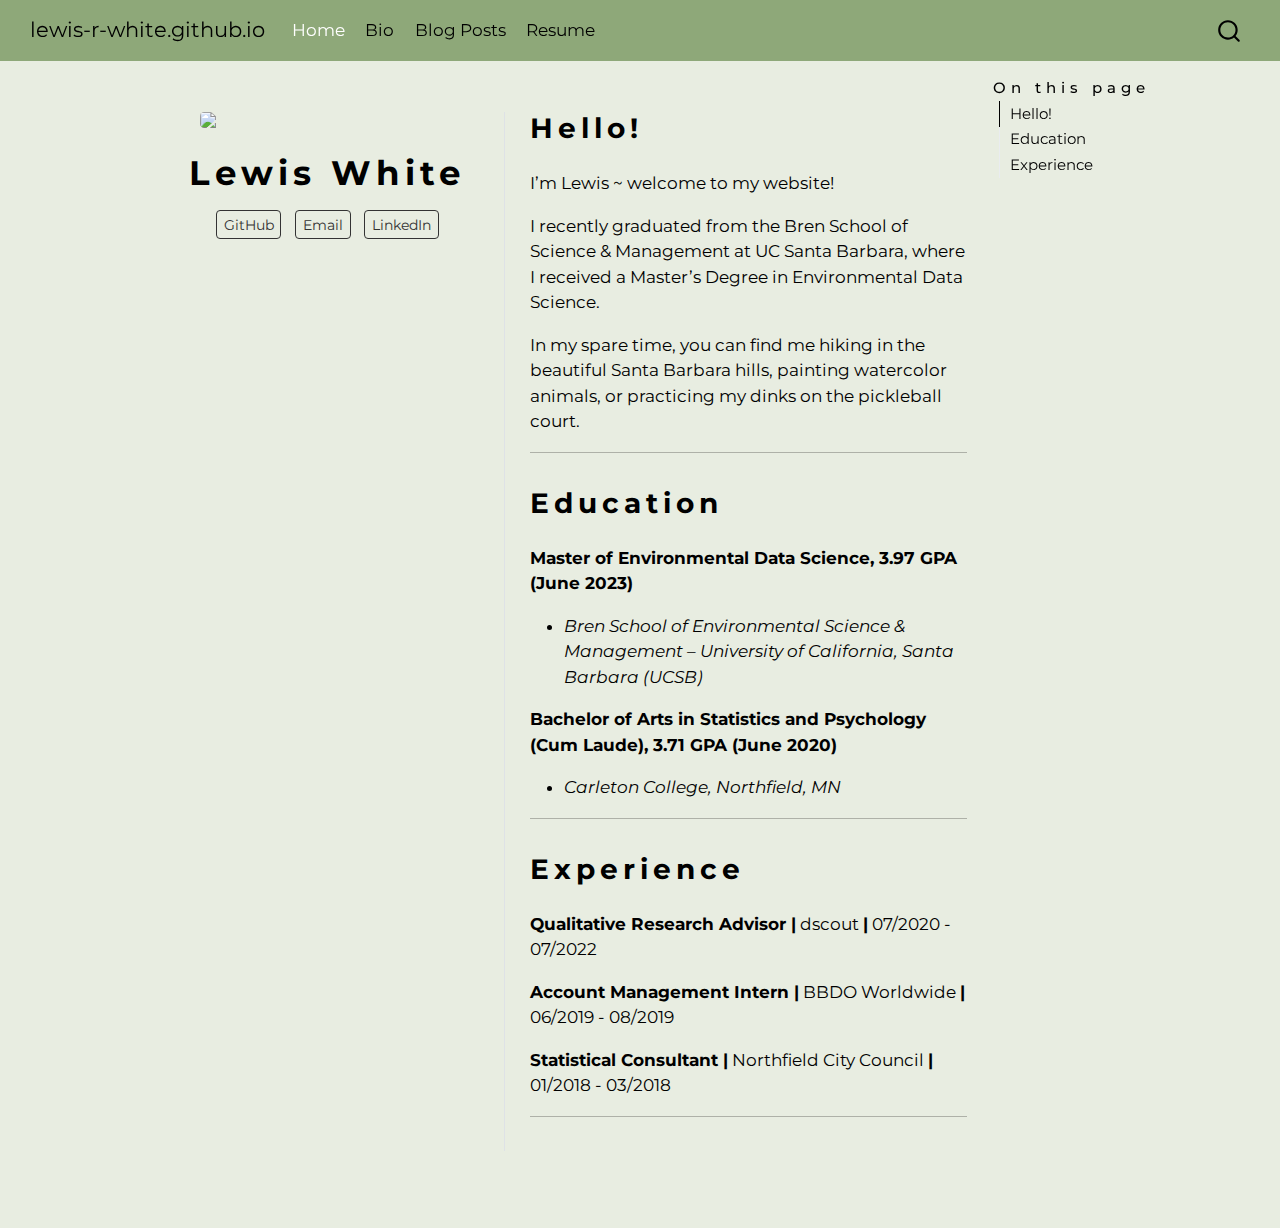
==== commit b728a6ca: "adding blog post on impact of heat on mental health preganncy cohort" ====
--- a/docs/index.html
+++ b/docs/index.html
@@ -2,7 +2,7 @@
 <html xmlns="http://www.w3.org/1999/xhtml" lang="en" xml:lang="en"><head>
 
 <meta charset="utf-8">
-<meta name="generator" content="quarto-1.3.450">
+<meta name="generator" content="quarto-1.4.553">
 
 <meta name="viewport" content="width=device-width, initial-scale=1.0, user-scalable=yes">
 
@@ -44,7 +44,13 @@
   "collapse-after": 3,
   "panel-placement": "end",
   "type": "overlay",
-  "limit": 20,
+  "limit": 50,
+  "keyboard-shortcut": [
+    "f",
+    "/",
+    "s"
+  ],
+  "show-item-context": false,
   "language": {
     "search-no-results-text": "No results",
     "search-matching-documents-text": "matching documents",
@@ -53,6 +59,7 @@
     "search-more-match-text": "more match in this document",
     "search-more-matches-text": "more matches in this document",
     "search-clear-button-title": "Clear",
+    "search-text-placeholder": "",
     "search-detached-cancel-button-title": "Cancel",
     "search-submit-button-title": "Submit",
     "search-label": "Search"
@@ -66,9 +73,9 @@
 
 <div id="quarto-search-results"></div>
   <header id="quarto-header" class="headroom fixed-top">
-    <nav class="navbar navbar-expand-lg navbar-dark ">
+    <nav class="navbar navbar-expand-lg " data-bs-theme="dark">
       <div class="navbar-container container-fluid">
-      <div class="navbar-brand-container">
+      <div class="navbar-brand-container mx-auto">
     <a class="navbar-brand" href="./index.html">
     <span class="navbar-title">lewis-r-white.github.io</span>
     </a>
@@ -80,25 +87,25 @@
           <div class="collapse navbar-collapse" id="navbarCollapse">
             <ul class="navbar-nav navbar-nav-scroll me-auto">
   <li class="nav-item">
-    <a class="nav-link active" href="./index.html" rel="" target="" aria-current="page">
- <span class="menu-text">Home</span></a>
+    <a class="nav-link active" href="./index.html" aria-current="page"> 
+<span class="menu-text">Home</span></a>
   </li>  
   <li class="nav-item">
-    <a class="nav-link" href="./about.html" rel="" target="">
- <span class="menu-text">Bio</span></a>
+    <a class="nav-link" href="./about.html"> 
+<span class="menu-text">Bio</span></a>
   </li>  
   <li class="nav-item">
-    <a class="nav-link" href="./Posts.html" rel="" target="">
- <span class="menu-text">Blog Posts</span></a>
+    <a class="nav-link" href="./Posts.html"> 
+<span class="menu-text">Blog Posts</span></a>
   </li>  
   <li class="nav-item">
-    <a class="nav-link" href="./resume.pdf" rel="" target="">
- <span class="menu-text">Resume</span></a>
+    <a class="nav-link" href="./resume.pdf"> 
+<span class="menu-text">Resume</span></a>
   </li>  
 </ul>
-            <div class="quarto-navbar-tools ms-auto">
+          </div> <!-- /navcollapse -->
+          <div class="quarto-navbar-tools">
 </div>
-          </div> <!-- /navcollapse -->
       </div> <!-- /container-fluid -->
     </nav>
 </header>
@@ -117,7 +124,7 @@
 </nav>
     </div>
 <!-- main -->
-<div class="quarto-about-trestles">
+<div class="quarto-about-trestles content">
   <div class="about-entity">
     <img src="headshot2.JPEG" class="about-image
   rounded " style="width: 15em;">
@@ -245,10 +252,27 @@
     // clear code selection
     e.clearSelection();
   });
-  function tippyHover(el, contentFn) {
+    var localhostRegex = new RegExp(/^(?:http|https):\/\/localhost\:?[0-9]*\//);
+    var mailtoRegex = new RegExp(/^mailto:/);
+      var filterRegex = new RegExp('/' + window.location.host + '/');
+    var isInternal = (href) => {
+        return filterRegex.test(href) || localhostRegex.test(href) || mailtoRegex.test(href);
+    }
+    // Inspect non-navigation links and adorn them if external
+ 	var links = window.document.querySelectorAll('a[href]:not(.nav-link):not(.navbar-brand):not(.toc-action):not(.sidebar-link):not(.sidebar-item-toggle):not(.pagination-link):not(.no-external):not([aria-hidden]):not(.dropdown-item):not(.quarto-navigation-tool)');
+    for (var i=0; i<links.length; i++) {
+      const link = links[i];
+      if (!isInternal(link.href)) {
+        // undo the damage that might have been done by quarto-nav.js in the case of
+        // links that we want to consider external
+        if (link.dataset.originalHref !== undefined) {
+          link.href = link.dataset.originalHref;
+        }
+      }
+    }
+  function tippyHover(el, contentFn, onTriggerFn, onUntriggerFn) {
     const config = {
       allowHTML: true,
-      content: contentFn,
       maxWidth: 500,
       delay: 100,
       arrow: false,
@@ -258,8 +282,17 @@
       interactive: true,
       interactiveBorder: 10,
       theme: 'quarto',
-      placement: 'bottom-start'
+      placement: 'bottom-start',
     };
+    if (contentFn) {
+      config.content = contentFn;
+    }
+    if (onTriggerFn) {
+      config.onTrigger = onTriggerFn;
+    }
+    if (onUntriggerFn) {
+      config.onUntrigger = onUntriggerFn;
+    }
     window.tippy(el, config); 
   }
   const noterefs = window.document.querySelectorAll('a[role="doc-noteref"]');
@@ -271,7 +304,130 @@
       try { href = new URL(href).hash; } catch {}
       const id = href.replace(/^#\/?/, "");
       const note = window.document.getElementById(id);
-      return note.innerHTML;
+      if (note) {
+        return note.innerHTML;
+      } else {
+        return "";
+      }
+    });
+  }
+  const xrefs = window.document.querySelectorAll('a.quarto-xref');
+  const processXRef = (id, note) => {
+    // Strip column container classes
+    const stripColumnClz = (el) => {
+      el.classList.remove("page-full", "page-columns");
+      if (el.children) {
+        for (const child of el.children) {
+          stripColumnClz(child);
+        }
+      }
+    }
+    stripColumnClz(note)
+    if (id === null || id.startsWith('sec-')) {
+      // Special case sections, only their first couple elements
+      const container = document.createElement("div");
+      if (note.children && note.children.length > 2) {
+        container.appendChild(note.children[0].cloneNode(true));
+        for (let i = 1; i < note.children.length; i++) {
+          const child = note.children[i];
+          if (child.tagName === "P" && child.innerText === "") {
+            continue;
+          } else {
+            container.appendChild(child.cloneNode(true));
+            break;
+          }
+        }
+        if (window.Quarto?.typesetMath) {
+          window.Quarto.typesetMath(container);
+        }
+        return container.innerHTML
+      } else {
+        if (window.Quarto?.typesetMath) {
+          window.Quarto.typesetMath(note);
+        }
+        return note.innerHTML;
+      }
+    } else {
+      // Remove any anchor links if they are present
+      const anchorLink = note.querySelector('a.anchorjs-link');
+      if (anchorLink) {
+        anchorLink.remove();
+      }
+      if (window.Quarto?.typesetMath) {
+        window.Quarto.typesetMath(note);
+      }
+      // TODO in 1.5, we should make sure this works without a callout special case
+      if (note.classList.contains("callout")) {
+        return note.outerHTML;
+      } else {
+        return note.innerHTML;
+      }
+    }
+  }
+  for (var i=0; i<xrefs.length; i++) {
+    const xref = xrefs[i];
+    tippyHover(xref, undefined, function(instance) {
+      instance.disable();
+      let url = xref.getAttribute('href');
+      let hash = undefined; 
+      if (url.startsWith('#')) {
+        hash = url;
+      } else {
+        try { hash = new URL(url).hash; } catch {}
+      }
+      if (hash) {
+        const id = hash.replace(/^#\/?/, "");
+        const note = window.document.getElementById(id);
+        if (note !== null) {
+          try {
+            const html = processXRef(id, note.cloneNode(true));
+            instance.setContent(html);
+          } finally {
+            instance.enable();
+            instance.show();
+          }
+        } else {
+          // See if we can fetch this
+          fetch(url.split('#')[0])
+          .then(res => res.text())
+          .then(html => {
+            const parser = new DOMParser();
+            const htmlDoc = parser.parseFromString(html, "text/html");
+            const note = htmlDoc.getElementById(id);
+            if (note !== null) {
+              const html = processXRef(id, note);
+              instance.setContent(html);
+            } 
+          }).finally(() => {
+            instance.enable();
+            instance.show();
+          });
+        }
+      } else {
+        // See if we can fetch a full url (with no hash to target)
+        // This is a special case and we should probably do some content thinning / targeting
+        fetch(url)
+        .then(res => res.text())
+        .then(html => {
+          const parser = new DOMParser();
+          const htmlDoc = parser.parseFromString(html, "text/html");
+          const note = htmlDoc.querySelector('main.content');
+          if (note !== null) {
+            // This should only happen for chapter cross references
+            // (since there is no id in the URL)
+            // remove the first header
+            if (note.children.length > 0 && note.children[0].tagName === "HEADER") {
+              note.children[0].remove();
+            }
+            const html = processXRef(null, note);
+            instance.setContent(html);
+          } 
+        }).finally(() => {
+          instance.enable();
+          instance.show();
+        });
+      }
+    }, function(instance) {
     });
   }
       let selectedAnnoteEl;
@@ -315,6 +471,7 @@
             }
             div.style.top = top - 2 + "px";
             div.style.height = height + 4 + "px";
+            div.style.left = 0;
             let gutterDiv = window.document.getElementById("code-annotation-line-highlight-gutter");
             if (gutterDiv === null) {
               gutterDiv = window.document.createElement("div");
@@ -340,6 +497,32 @@
         });
         selectedAnnoteEl = undefined;
       };
+        // Handle positioning of the toggle
+    window.addEventListener(
+      "resize",
+      throttle(() => {
+        elRect = undefined;
+        if (selectedAnnoteEl) {
+          selectCodeLines(selectedAnnoteEl);
+        }
+      }, 10)
+    );
+    function throttle(fn, ms) {
+    let throttle = false;
+    let timer;
+      return (...args) => {
+        if(!throttle) { // first call gets through
+            fn.apply(this, args);
+            throttle = true;
+        } else { // all the others get throttled
+            if(timer) clearTimeout(timer); // cancel #2
+            timer = setTimeout(() => {
+              fn.apply(this, args);
+              timer = throttle = false;
+            }, ms);
+        }
+      };
+    }
       // Attach click handler to the DT
       const annoteDls = window.document.querySelectorAll('dt[data-target-cell]');
       for (const annoteDlNode of annoteDls) {
@@ -403,4 +586,5 @@
 
 
 
+
 </body></html>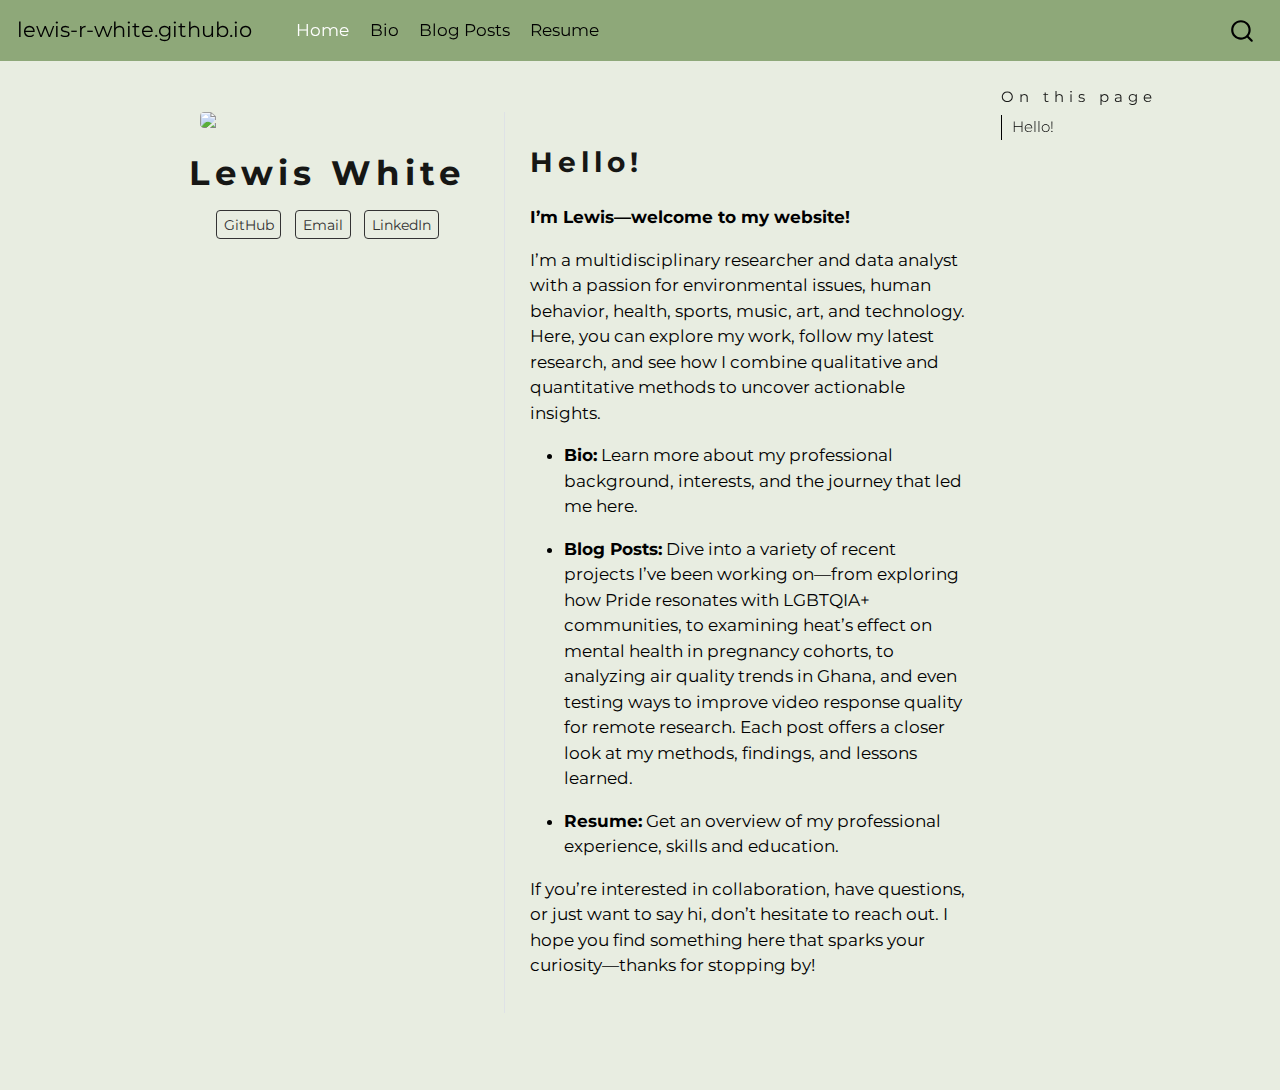
==== commit a5534ad3: "updating resume" ====
--- a/docs/index.html
+++ b/docs/index.html
@@ -2,7 +2,7 @@
 <html xmlns="http://www.w3.org/1999/xhtml" lang="en" xml:lang="en"><head>
 
 <meta charset="utf-8">
-<meta name="generator" content="quarto-1.4.553">
+<meta name="generator" content="quarto-1.3.450">
 
 <meta name="viewport" content="width=device-width, initial-scale=1.0, user-scalable=yes">
 
@@ -44,13 +44,7 @@
   "collapse-after": 3,
   "panel-placement": "end",
   "type": "overlay",
-  "limit": 50,
-  "keyboard-shortcut": [
-    "f",
-    "/",
-    "s"
-  ],
-  "show-item-context": false,
+  "limit": 20,
   "language": {
     "search-no-results-text": "No results",
     "search-matching-documents-text": "matching documents",
@@ -59,7 +53,6 @@
     "search-more-match-text": "more match in this document",
     "search-more-matches-text": "more matches in this document",
     "search-clear-button-title": "Clear",
-    "search-text-placeholder": "",
     "search-detached-cancel-button-title": "Cancel",
     "search-submit-button-title": "Submit",
     "search-label": "Search"
@@ -73,9 +66,9 @@
 
 <div id="quarto-search-results"></div>
   <header id="quarto-header" class="headroom fixed-top">
-    <nav class="navbar navbar-expand-lg " data-bs-theme="dark">
+    <nav class="navbar navbar-expand-lg navbar-dark ">
       <div class="navbar-container container-fluid">
-      <div class="navbar-brand-container mx-auto">
+      <div class="navbar-brand-container">
     <a class="navbar-brand" href="./index.html">
     <span class="navbar-title">lewis-r-white.github.io</span>
     </a>
@@ -87,25 +80,25 @@
           <div class="collapse navbar-collapse" id="navbarCollapse">
             <ul class="navbar-nav navbar-nav-scroll me-auto">
   <li class="nav-item">
-    <a class="nav-link active" href="./index.html" aria-current="page"> 
-<span class="menu-text">Home</span></a>
+    <a class="nav-link active" href="./index.html" rel="" target="" aria-current="page">
+ <span class="menu-text">Home</span></a>
   </li>  
   <li class="nav-item">
-    <a class="nav-link" href="./about.html"> 
-<span class="menu-text">Bio</span></a>
+    <a class="nav-link" href="./about.html" rel="" target="">
+ <span class="menu-text">Bio</span></a>
   </li>  
   <li class="nav-item">
-    <a class="nav-link" href="./Posts.html"> 
-<span class="menu-text">Blog Posts</span></a>
+    <a class="nav-link" href="./Posts.html" rel="" target="">
+ <span class="menu-text">Blog Posts</span></a>
   </li>  
   <li class="nav-item">
-    <a class="nav-link" href="./resume.pdf"> 
-<span class="menu-text">Resume</span></a>
+    <a class="nav-link" href="./lewis_white_resume_2025027.pdf" rel="" target="">
+ <span class="menu-text">Resume</span></a>
   </li>  
 </ul>
+            <div class="quarto-navbar-tools ms-auto">
+</div>
           </div> <!-- /navcollapse -->
-          <div class="quarto-navbar-tools">
-</div>
       </div> <!-- /container-fluid -->
     </nav>
 </header>
@@ -118,13 +111,11 @@
     <h2 id="toc-title">On this page</h2>
   <ul>
   <li><a href="#hello" id="toc-hello" class="nav-link active" data-scroll-target="#hello">Hello!</a></li>
-  <li><a href="#education" id="toc-education" class="nav-link" data-scroll-target="#education">Education</a></li>
-  <li><a href="#experience" id="toc-experience" class="nav-link" data-scroll-target="#experience">Experience</a></li>
   </ul>
 </nav>
     </div>
 <!-- main -->
-<div class="quarto-about-trestles content">
+<div class="quarto-about-trestles">
   <div class="about-entity">
     <img src="headshot2.JPEG" class="about-image
   rounded " style="width: 15em;">
@@ -151,29 +142,14 @@
 
 <section id="hello" class="level2">
 <h2 data-anchor-id="hello">Hello!</h2>
-<p>I’m Lewis ~ welcome to my website!</p>
-<p>I recently graduated from the Bren School of Science &amp; Management at UC Santa Barbara, where I received a Master’s Degree in Environmental Data Science.</p>
-<p>In my spare time, you can find me hiking in the beautiful Santa Barbara hills, painting watercolor animals, or practicing my dinks on the pickleball court.</p>
-<hr>
-</section>
-<section id="education" class="level2">
-<h2 data-anchor-id="education">Education</h2>
-<p><strong>Master of Environmental Data Science, 3.97 GPA (June 2023)</strong></p>
+<p><strong>I’m Lewis—welcome to my website!</strong></p>
+<p>I’m a multidisciplinary researcher and data analyst with a passion for environmental issues, human behavior, health, sports, music, art, and technology. Here, you can explore my work, follow my latest research, and see how I combine qualitative and quantitative methods to uncover actionable insights.</p>
 <ul>
-<li><em>Bren School of Environmental Science &amp; Management – University of California, Santa Barbara (UCSB)</em></li>
+<li><p><strong>Bio:</strong> Learn more about my professional background, interests, and the journey that led me here.</p></li>
+<li><p><strong>Blog Posts:</strong> Dive into a variety of recent projects I’ve been working on—from exploring how Pride resonates with LGBTQIA+ communities, to examining heat’s effect on mental health in pregnancy cohorts, to analyzing air quality trends in Ghana, and even testing ways to improve video response quality for remote research. Each post offers a closer look at my methods, findings, and lessons learned.</p></li>
+<li><p><strong>Resume:</strong> Get an overview of my professional experience, skills and education.</p></li>
 </ul>
-<p><strong>Bachelor of Arts in Statistics and Psychology (Cum Laude), 3.71 GPA (June 2020)</strong></p>
-<ul>
-<li><em>Carleton College, Northfield, MN</em></li>
-</ul>
-<hr>
-</section>
-<section id="experience" class="level2">
-<h2 data-anchor-id="experience">Experience</h2>
-<p><strong>Qualitative Research Advisor |</strong> dscout <strong>|</strong> 07/2020 - 07/2022</p>
-<p><strong>Account Management Intern |</strong> BBDO Worldwide <strong>|</strong> 06/2019 - 08/2019</p>
-<p><strong>Statistical Consultant |</strong> Northfield City Council <strong>|</strong> 01/2018 - 03/2018</p>
-<hr>
+<p>If you’re interested in collaboration, have questions, or just want to say hi, don’t hesitate to reach out. I hope you find something here that sparks your curiosity—thanks for stopping by!</p>
 
 
 </section>
@@ -252,27 +228,10 @@
     // clear code selection
     e.clearSelection();
   });
-    var localhostRegex = new RegExp(/^(?:http|https):\/\/localhost\:?[0-9]*\//);
-    var mailtoRegex = new RegExp(/^mailto:/);
-      var filterRegex = new RegExp('/' + window.location.host + '/');
-    var isInternal = (href) => {
-        return filterRegex.test(href) || localhostRegex.test(href) || mailtoRegex.test(href);
-    }
-    // Inspect non-navigation links and adorn them if external
- 	var links = window.document.querySelectorAll('a[href]:not(.nav-link):not(.navbar-brand):not(.toc-action):not(.sidebar-link):not(.sidebar-item-toggle):not(.pagination-link):not(.no-external):not([aria-hidden]):not(.dropdown-item):not(.quarto-navigation-tool)');
-    for (var i=0; i<links.length; i++) {
-      const link = links[i];
-      if (!isInternal(link.href)) {
-        // undo the damage that might have been done by quarto-nav.js in the case of
-        // links that we want to consider external
-        if (link.dataset.originalHref !== undefined) {
-          link.href = link.dataset.originalHref;
-        }
-      }
-    }
-  function tippyHover(el, contentFn, onTriggerFn, onUntriggerFn) {
+  function tippyHover(el, contentFn) {
     const config = {
       allowHTML: true,
+      content: contentFn,
       maxWidth: 500,
       delay: 100,
       arrow: false,
@@ -282,17 +241,8 @@
       interactive: true,
       interactiveBorder: 10,
       theme: 'quarto',
-      placement: 'bottom-start',
+      placement: 'bottom-start'
     };
-    if (contentFn) {
-      config.content = contentFn;
-    }
-    if (onTriggerFn) {
-      config.onTrigger = onTriggerFn;
-    }
-    if (onUntriggerFn) {
-      config.onUntrigger = onUntriggerFn;
-    }
     window.tippy(el, config); 
   }
   const noterefs = window.document.querySelectorAll('a[role="doc-noteref"]');
@@ -304,130 +254,7 @@
       try { href = new URL(href).hash; } catch {}
       const id = href.replace(/^#\/?/, "");
       const note = window.document.getElementById(id);
-      if (note) {
-        return note.innerHTML;
-      } else {
-        return "";
-      }
-    });
-  }
-  const xrefs = window.document.querySelectorAll('a.quarto-xref');
-  const processXRef = (id, note) => {
-    // Strip column container classes
-    const stripColumnClz = (el) => {
-      el.classList.remove("page-full", "page-columns");
-      if (el.children) {
-        for (const child of el.children) {
-          stripColumnClz(child);
-        }
-      }
-    }
-    stripColumnClz(note)
-    if (id === null || id.startsWith('sec-')) {
-      // Special case sections, only their first couple elements
-      const container = document.createElement("div");
-      if (note.children && note.children.length > 2) {
-        container.appendChild(note.children[0].cloneNode(true));
-        for (let i = 1; i < note.children.length; i++) {
-          const child = note.children[i];
-          if (child.tagName === "P" && child.innerText === "") {
-            continue;
-          } else {
-            container.appendChild(child.cloneNode(true));
-            break;
-          }
-        }
-        if (window.Quarto?.typesetMath) {
-          window.Quarto.typesetMath(container);
-        }
-        return container.innerHTML
-      } else {
-        if (window.Quarto?.typesetMath) {
-          window.Quarto.typesetMath(note);
-        }
-        return note.innerHTML;
-      }
-    } else {
-      // Remove any anchor links if they are present
-      const anchorLink = note.querySelector('a.anchorjs-link');
-      if (anchorLink) {
-        anchorLink.remove();
-      }
-      if (window.Quarto?.typesetMath) {
-        window.Quarto.typesetMath(note);
-      }
-      // TODO in 1.5, we should make sure this works without a callout special case
-      if (note.classList.contains("callout")) {
-        return note.outerHTML;
-      } else {
-        return note.innerHTML;
-      }
-    }
-  }
-  for (var i=0; i<xrefs.length; i++) {
-    const xref = xrefs[i];
-    tippyHover(xref, undefined, function(instance) {
-      instance.disable();
-      let url = xref.getAttribute('href');
-      let hash = undefined; 
-      if (url.startsWith('#')) {
-        hash = url;
-      } else {
-        try { hash = new URL(url).hash; } catch {}
-      }
-      if (hash) {
-        const id = hash.replace(/^#\/?/, "");
-        const note = window.document.getElementById(id);
-        if (note !== null) {
-          try {
-            const html = processXRef(id, note.cloneNode(true));
-            instance.setContent(html);
-          } finally {
-            instance.enable();
-            instance.show();
-          }
-        } else {
-          // See if we can fetch this
-          fetch(url.split('#')[0])
-          .then(res => res.text())
-          .then(html => {
-            const parser = new DOMParser();
-            const htmlDoc = parser.parseFromString(html, "text/html");
-            const note = htmlDoc.getElementById(id);
-            if (note !== null) {
-              const html = processXRef(id, note);
-              instance.setContent(html);
-            } 
-          }).finally(() => {
-            instance.enable();
-            instance.show();
-          });
-        }
-      } else {
-        // See if we can fetch a full url (with no hash to target)
-        // This is a special case and we should probably do some content thinning / targeting
-        fetch(url)
-        .then(res => res.text())
-        .then(html => {
-          const parser = new DOMParser();
-          const htmlDoc = parser.parseFromString(html, "text/html");
-          const note = htmlDoc.querySelector('main.content');
-          if (note !== null) {
-            // This should only happen for chapter cross references
-            // (since there is no id in the URL)
-            // remove the first header
-            if (note.children.length > 0 && note.children[0].tagName === "HEADER") {
-              note.children[0].remove();
-            }
-            const html = processXRef(null, note);
-            instance.setContent(html);
-          } 
-        }).finally(() => {
-          instance.enable();
-          instance.show();
-        });
-      }
-    }, function(instance) {
+      return note.innerHTML;
     });
   }
       let selectedAnnoteEl;
@@ -471,7 +298,6 @@
             }
             div.style.top = top - 2 + "px";
             div.style.height = height + 4 + "px";
-            div.style.left = 0;
             let gutterDiv = window.document.getElementById("code-annotation-line-highlight-gutter");
             if (gutterDiv === null) {
               gutterDiv = window.document.createElement("div");
@@ -497,32 +323,6 @@
         });
         selectedAnnoteEl = undefined;
       };
-        // Handle positioning of the toggle
-    window.addEventListener(
-      "resize",
-      throttle(() => {
-        elRect = undefined;
-        if (selectedAnnoteEl) {
-          selectCodeLines(selectedAnnoteEl);
-        }
-      }, 10)
-    );
-    function throttle(fn, ms) {
-    let throttle = false;
-    let timer;
-      return (...args) => {
-        if(!throttle) { // first call gets through
-            fn.apply(this, args);
-            throttle = true;
-        } else { // all the others get throttled
-            if(timer) clearTimeout(timer); // cancel #2
-            timer = setTimeout(() => {
-              fn.apply(this, args);
-              timer = throttle = false;
-            }, ms);
-        }
-      };
-    }
       // Attach click handler to the DT
       const annoteDls = window.document.querySelectorAll('dt[data-target-cell]');
       for (const annoteDlNode of annoteDls) {
@@ -586,5 +386,4 @@
 
 
 
-
 </body></html>